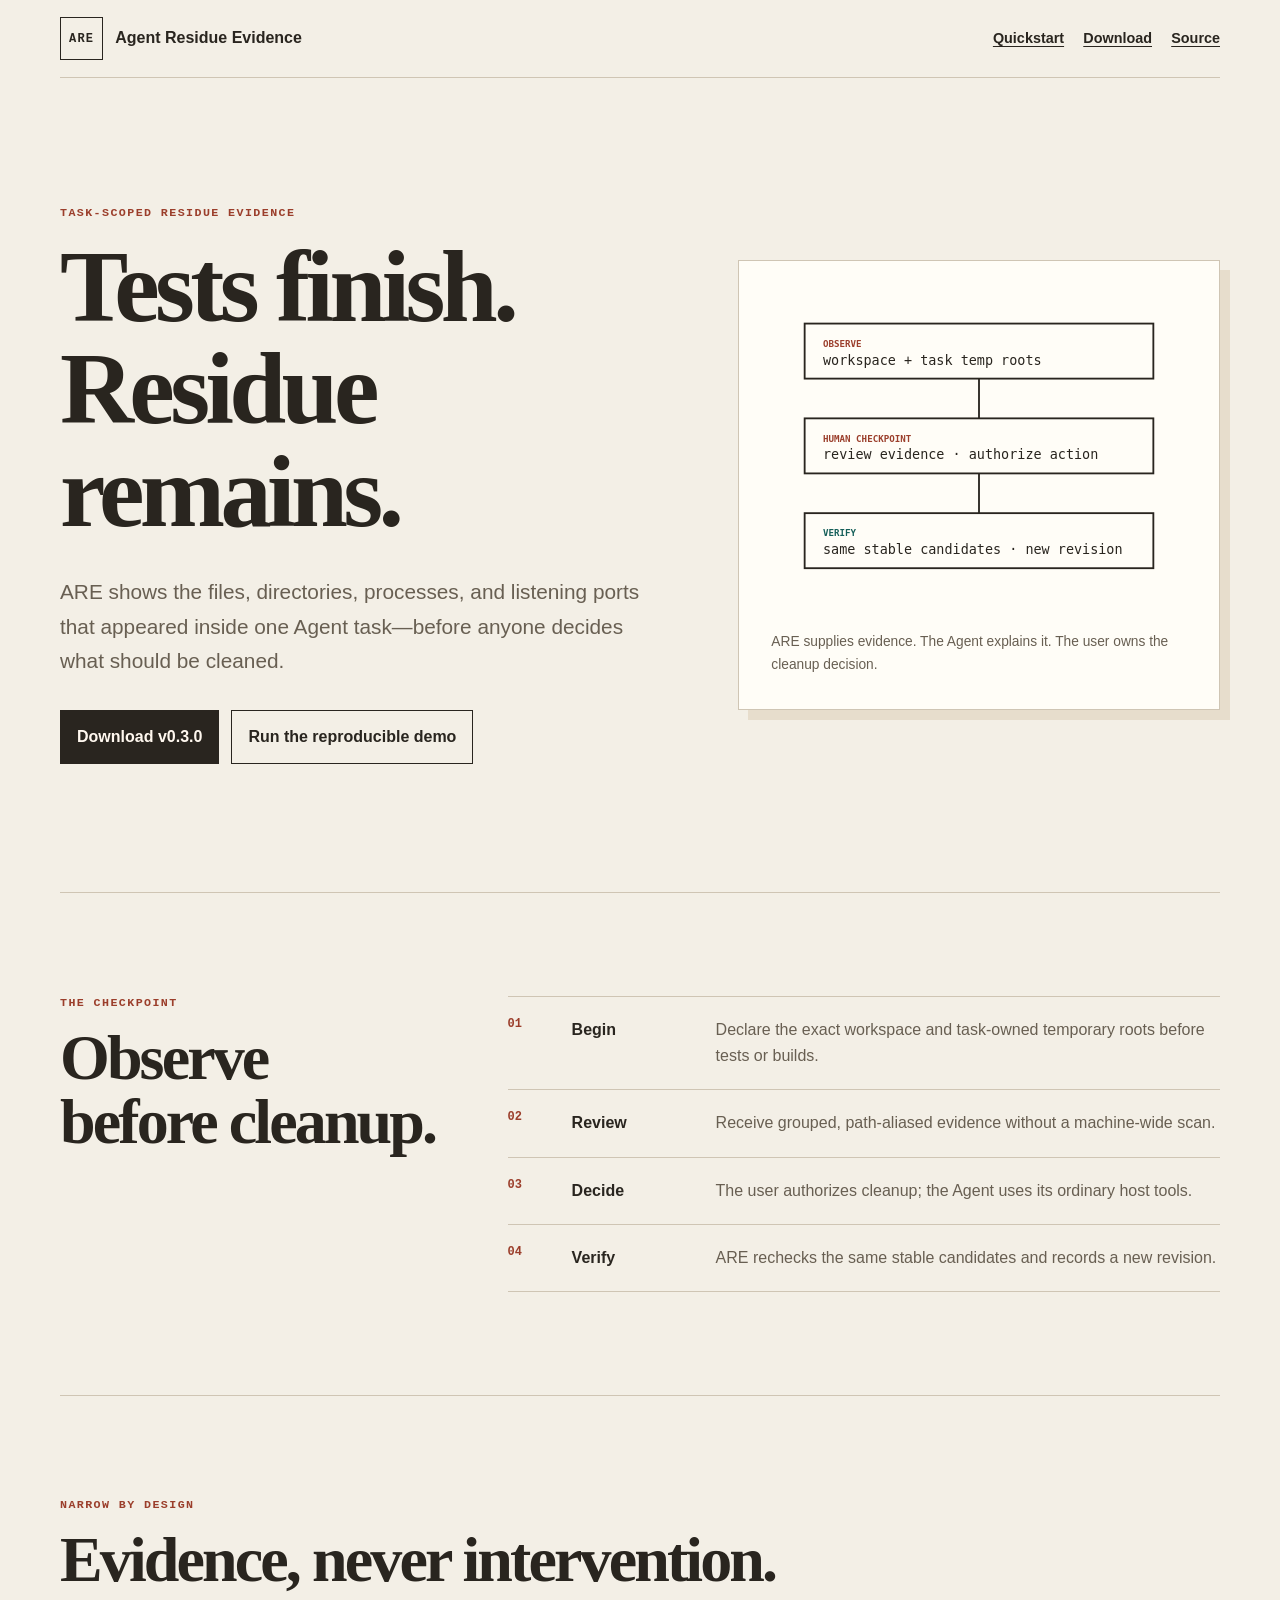
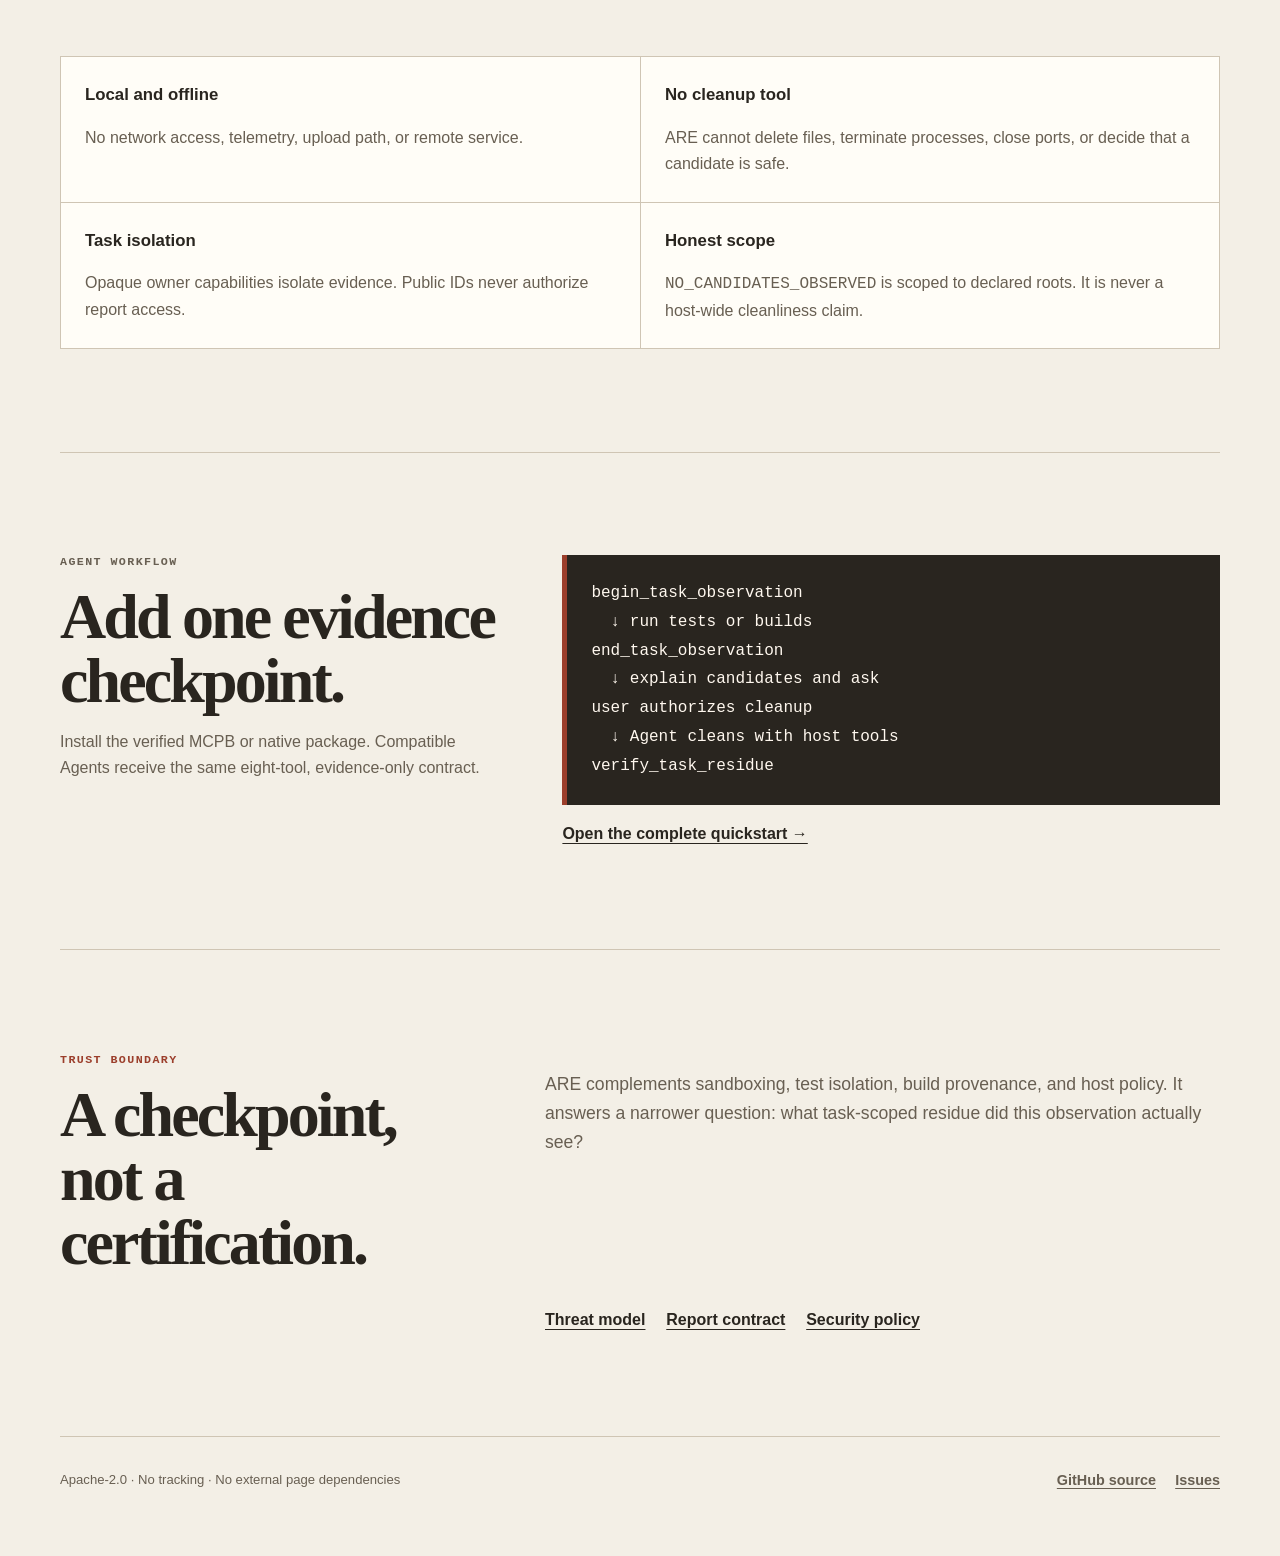
==== site/index.html @ fe9f0a6e "docs: add ARE launch site and campaign kit" ====
<!doctype html>
<html lang="en">
<head>
  <meta charset="utf-8">
  <meta name="viewport" content="width=device-width, initial-scale=1">
  <meta name="description" content="Local task-scoped evidence for files, processes, and listening ports left by Agent tests and builds.">
  <title>Agent Residue Evidence</title>
  <link rel="stylesheet" href="styles.css">
</head>
<body>
  <a class="skip-link" href="#main">Skip to content</a>
  <header class="masthead">
    <a class="wordmark" href="./" aria-label="Agent Residue Evidence home"><span>ARE</span> Agent Residue Evidence</a>
    <nav aria-label="Primary navigation">
      <a href="https://github.com/fantasyce/agent-residue-evidence/blob/main/docs/quickstart.md">Quickstart</a>
      <a href="https://github.com/fantasyce/agent-residue-evidence/releases/latest">Download</a>
      <a href="https://github.com/fantasyce/agent-residue-evidence">Source</a>
    </nav>
  </header>

  <main id="main">
    <section class="hero" aria-labelledby="hero-title">
      <div>
        <p class="eyebrow">Task-scoped residue evidence</p>
        <h1 id="hero-title">Tests finish. Residue remains.</h1>
        <p class="lede">ARE shows the files, directories, processes, and listening ports that appeared inside one Agent task—before anyone decides what should be cleaned.</p>
        <div class="actions">
          <a class="button primary" href="https://github.com/fantasyce/agent-residue-evidence/releases/latest">Download v0.3.0</a>
          <a class="button" href="https://github.com/fantasyce/agent-residue-evidence/blob/main/docs/demo.md">Run the reproducible demo</a>
        </div>
      </div>
      <figure class="evidence-card">
        <img src="are-residue-checkpoint.svg" alt="A test task flows through scoped observation, human review, authorized cleanup, and verification.">
        <figcaption>ARE supplies evidence. The Agent explains it. The user owns the cleanup decision.</figcaption>
      </figure>
    </section>

    <section class="workflow" aria-labelledby="workflow-title">
      <div><p class="eyebrow">The checkpoint</p><h2 id="workflow-title">Observe before cleanup.</h2></div>
      <ol>
        <li><span>01</span><strong>Begin</strong><p>Declare the exact workspace and task-owned temporary roots before tests or builds.</p></li>
        <li><span>02</span><strong>Review</strong><p>Receive grouped, path-aliased evidence without a machine-wide scan.</p></li>
        <li><span>03</span><strong>Decide</strong><p>The user authorizes cleanup; the Agent uses its ordinary host tools.</p></li>
        <li><span>04</span><strong>Verify</strong><p>ARE rechecks the same stable candidates and records a new revision.</p></li>
      </ol>
    </section>

    <section class="boundary" aria-labelledby="boundary-title">
      <div><p class="eyebrow">Narrow by design</p><h2 id="boundary-title">Evidence, never intervention.</h2></div>
      <div class="boundary-grid">
        <article><h3>Local and offline</h3><p>No network access, telemetry, upload path, or remote service.</p></article>
        <article><h3>No cleanup tool</h3><p>ARE cannot delete files, terminate processes, close ports, or decide that a candidate is safe.</p></article>
        <article><h3>Task isolation</h3><p>Opaque owner capabilities isolate evidence. Public IDs never authorize report access.</p></article>
        <article><h3>Honest scope</h3><p><code>NO_CANDIDATES_OBSERVED</code> is scoped to declared roots. It is never a host-wide cleanliness claim.</p></article>
      </div>
    </section>

    <section class="quickstart" aria-labelledby="quickstart-title">
      <div><p class="eyebrow">Agent workflow</p><h2 id="quickstart-title">Add one evidence checkpoint.</h2><p>Install the verified MCPB or native package. Compatible Agents receive the same eight-tool, evidence-only contract.</p></div>
      <pre aria-label="Agent Residue Evidence workflow"><code>begin_task_observation
  ↓ run tests or builds
end_task_observation
  ↓ explain candidates and ask
user authorizes cleanup
  ↓ Agent cleans with host tools
verify_task_residue</code></pre>
      <a class="text-link" href="https://github.com/fantasyce/agent-residue-evidence/blob/main/docs/quickstart.md">Open the complete quickstart →</a>
    </section>

    <section class="trust" aria-labelledby="trust-title">
      <div><p class="eyebrow">Trust boundary</p><h2 id="trust-title">A checkpoint, not a certification.</h2></div>
      <p>ARE complements sandboxing, test isolation, build provenance, and host policy. It answers a narrower question: what task-scoped residue did this observation actually see?</p>
      <div class="trust-links">
        <a href="https://github.com/fantasyce/agent-residue-evidence/blob/main/docs/threat-model.md">Threat model</a>
        <a href="https://github.com/fantasyce/agent-residue-evidence/blob/main/docs/report-contract.md">Report contract</a>
        <a href="https://github.com/fantasyce/agent-residue-evidence/blob/main/SECURITY.md">Security policy</a>
      </div>
    </section>
  </main>

  <footer>
    <p>Apache-2.0 · No tracking · No external page dependencies</p>
    <nav aria-label="Footer navigation"><a href="https://github.com/fantasyce/agent-residue-evidence">GitHub source</a><a href="https://github.com/fantasyce/agent-residue-evidence/issues">Issues</a></nav>
  </footer>
</body>
</html>
---- site/styles.css ----
:root {
  color-scheme: light dark;
  --canvas: #f3efe6;
  --surface: #fffdf7;
  --ink: #29251f;
  --muted: #685f52;
  --line: #cfc5b4;
  --signal: #9b3e2b;
  --signal-ink: #fff8ef;
  --accent: #155f59;
  --code: #e7ddcc;
  --focus: #005fcc;
  --display: Charter, "Bitstream Charter", "Iowan Old Style", Georgia, serif;
  --body: ui-sans-serif, -apple-system, BlinkMacSystemFont, "Segoe UI", sans-serif;
  --mono: "SFMono-Regular", Consolas, "Liberation Mono", monospace;
}
* { box-sizing: border-box; }
html { scroll-behavior: smooth; }
body { margin: 0; background: var(--canvas); color: var(--ink); font-family: var(--body); line-height: 1.65; }
a { color: inherit; text-underline-offset: .22em; }
a:hover { color: var(--signal); }
a:focus-visible { outline: 3px solid var(--focus); outline-offset: 4px; }
.skip-link { position: absolute; left: 1rem; top: -5rem; z-index: 10; background: var(--surface); padding: .65rem 1rem; }
.skip-link:focus { top: 1rem; }
.masthead, main, footer { width: min(1160px, calc(100% - 2rem)); margin-inline: auto; }
.masthead { min-height: 78px; display: flex; align-items: center; justify-content: space-between; gap: 2rem; border-bottom: 1px solid var(--line); }
.wordmark { display: flex; align-items: center; gap: .75rem; font-weight: 750; text-decoration: none; }
.wordmark span { display: inline-grid; place-items: center; width: 2.7rem; aspect-ratio: 1; border: 1px solid; font: 750 .75rem var(--mono); letter-spacing: .1em; }
nav { display: flex; flex-wrap: wrap; gap: 1.2rem; }
nav a { font-size: .9rem; font-weight: 700; }
main > section { border-bottom: 1px solid var(--line); }
.hero { display: grid; grid-template-columns: 1.1fr .9fr; gap: clamp(2rem, 7vw, 6rem); align-items: center; padding: clamp(4rem, 10vw, 8rem) 0; }
.eyebrow { margin: 0 0 1rem; color: var(--signal); font: 750 .73rem var(--mono); letter-spacing: .12em; text-transform: uppercase; }
h1, h2 { margin: 0; font-family: var(--display); font-weight: 600; line-height: 1; letter-spacing: -.045em; text-wrap: balance; }
h1 { max-width: 11ch; font-size: clamp(3.5rem, 8vw, 7rem); }
h2 { font-size: clamp(2.4rem, 5vw, 4.5rem); }
h3 { margin: 0 0 .55rem; font-size: 1.05rem; }
.lede { max-width: 59ch; margin: 2rem 0; color: var(--muted); font-size: clamp(1.08rem, 1.7vw, 1.3rem); }
.actions { display: flex; flex-wrap: wrap; gap: .75rem; }
.button { display: inline-block; padding: .8rem 1rem; border: 1px solid var(--ink); font-weight: 750; text-decoration: none; }
.button.primary { background: var(--ink); color: var(--signal-ink); }
.button:hover { border-color: var(--signal); }
.button.primary:hover { background: var(--signal); color: var(--signal-ink); }
.evidence-card { margin: 0; padding: clamp(1rem, 3vw, 2rem); background: var(--surface); border: 1px solid var(--line); box-shadow: 10px 10px 0 var(--code); }
.evidence-card img { display: block; width: 100%; height: auto; }
.evidence-card figcaption { margin-top: 1.25rem; color: var(--muted); font-size: .86rem; }
.workflow { display: grid; grid-template-columns: .7fr 1.3fr; gap: 4rem; padding: clamp(4rem, 8vw, 7rem) 0; }
.workflow ol { list-style: none; margin: 0; padding: 0; border-top: 1px solid var(--line); }
.workflow li { display: grid; grid-template-columns: 3rem 8rem 1fr; gap: 1rem; padding: 1.25rem 0; border-bottom: 1px solid var(--line); align-items: start; }
.workflow li span { color: var(--signal); font: 700 .75rem var(--mono); }
.workflow li p { margin: 0; color: var(--muted); }
.boundary { padding: clamp(4rem, 8vw, 7rem) 0; }
.boundary-grid { display: grid; grid-template-columns: repeat(2, 1fr); margin-top: 4rem; border: 1px solid var(--line); }
.boundary-grid article { padding: 1.5rem; background: var(--surface); }
.boundary-grid article:nth-child(even) { border-left: 1px solid var(--line); }
.boundary-grid article:nth-child(n+3) { border-top: 1px solid var(--line); }
.boundary-grid p { margin-bottom: 0; color: var(--muted); }
code, pre { font-family: var(--mono); }
.quickstart { display: grid; grid-template-columns: .8fr 1.2fr; gap: 1rem 4rem; align-items: start; padding: clamp(4rem, 8vw, 7rem) 0; }
.quickstart p, .trust > p { color: var(--muted); }
pre { margin: 0; padding: 1.5rem; overflow-x: auto; background: var(--ink); color: #fff8ef; border-left: 5px solid var(--signal); line-height: 1.8; }
.text-link { grid-column: 2; font-weight: 750; }
.trust { display: grid; grid-template-columns: .75fr 1.25fr; gap: 2rem 5rem; padding: clamp(4rem, 8vw, 7rem) 0; }
.trust > p { font-size: 1.1rem; }
.trust-links { grid-column: 2; display: flex; flex-wrap: wrap; gap: .7rem 1.3rem; font-weight: 700; }
footer { display: flex; justify-content: space-between; gap: 2rem; padding: 2rem 0 4rem; color: var(--muted); font-size: .82rem; }
footer p { margin: 0; }
@media (prefers-color-scheme: dark) {
  :root { --canvas: #191714; --surface: #24211c; --ink: #f4ecdf; --muted: #c2b7a7; --line: #554d42; --signal: #ef8c70; --signal-ink: #1d1713; --accent: #68bdb3; --code: #332d26; --focus: #8bbcff; }
  .button.primary { background: var(--ink); color: #29251f; }
}
@media (max-width: 760px) {
  .masthead { align-items: flex-start; padding: 1rem 0; }
  .masthead nav { justify-content: flex-end; gap: .6rem 1rem; }
  .wordmark { max-width: 10rem; line-height: 1.2; }
  .hero, .workflow, .quickstart, .trust { grid-template-columns: 1fr; gap: 2.5rem; }
  h1 { font-size: clamp(3.4rem, 17vw, 5.5rem); }
  .workflow li { grid-template-columns: 2.5rem 6rem 1fr; }
  .boundary-grid { grid-template-columns: 1fr; }
  .boundary-grid article:nth-child(even) { border-left: 0; }
  .boundary-grid article + article { border-top: 1px solid var(--line); }
  .text-link, .trust-links { grid-column: 1; }
  footer { flex-direction: column; }
}
@media (prefers-reduced-motion: reduce) { html { scroll-behavior: auto; } }
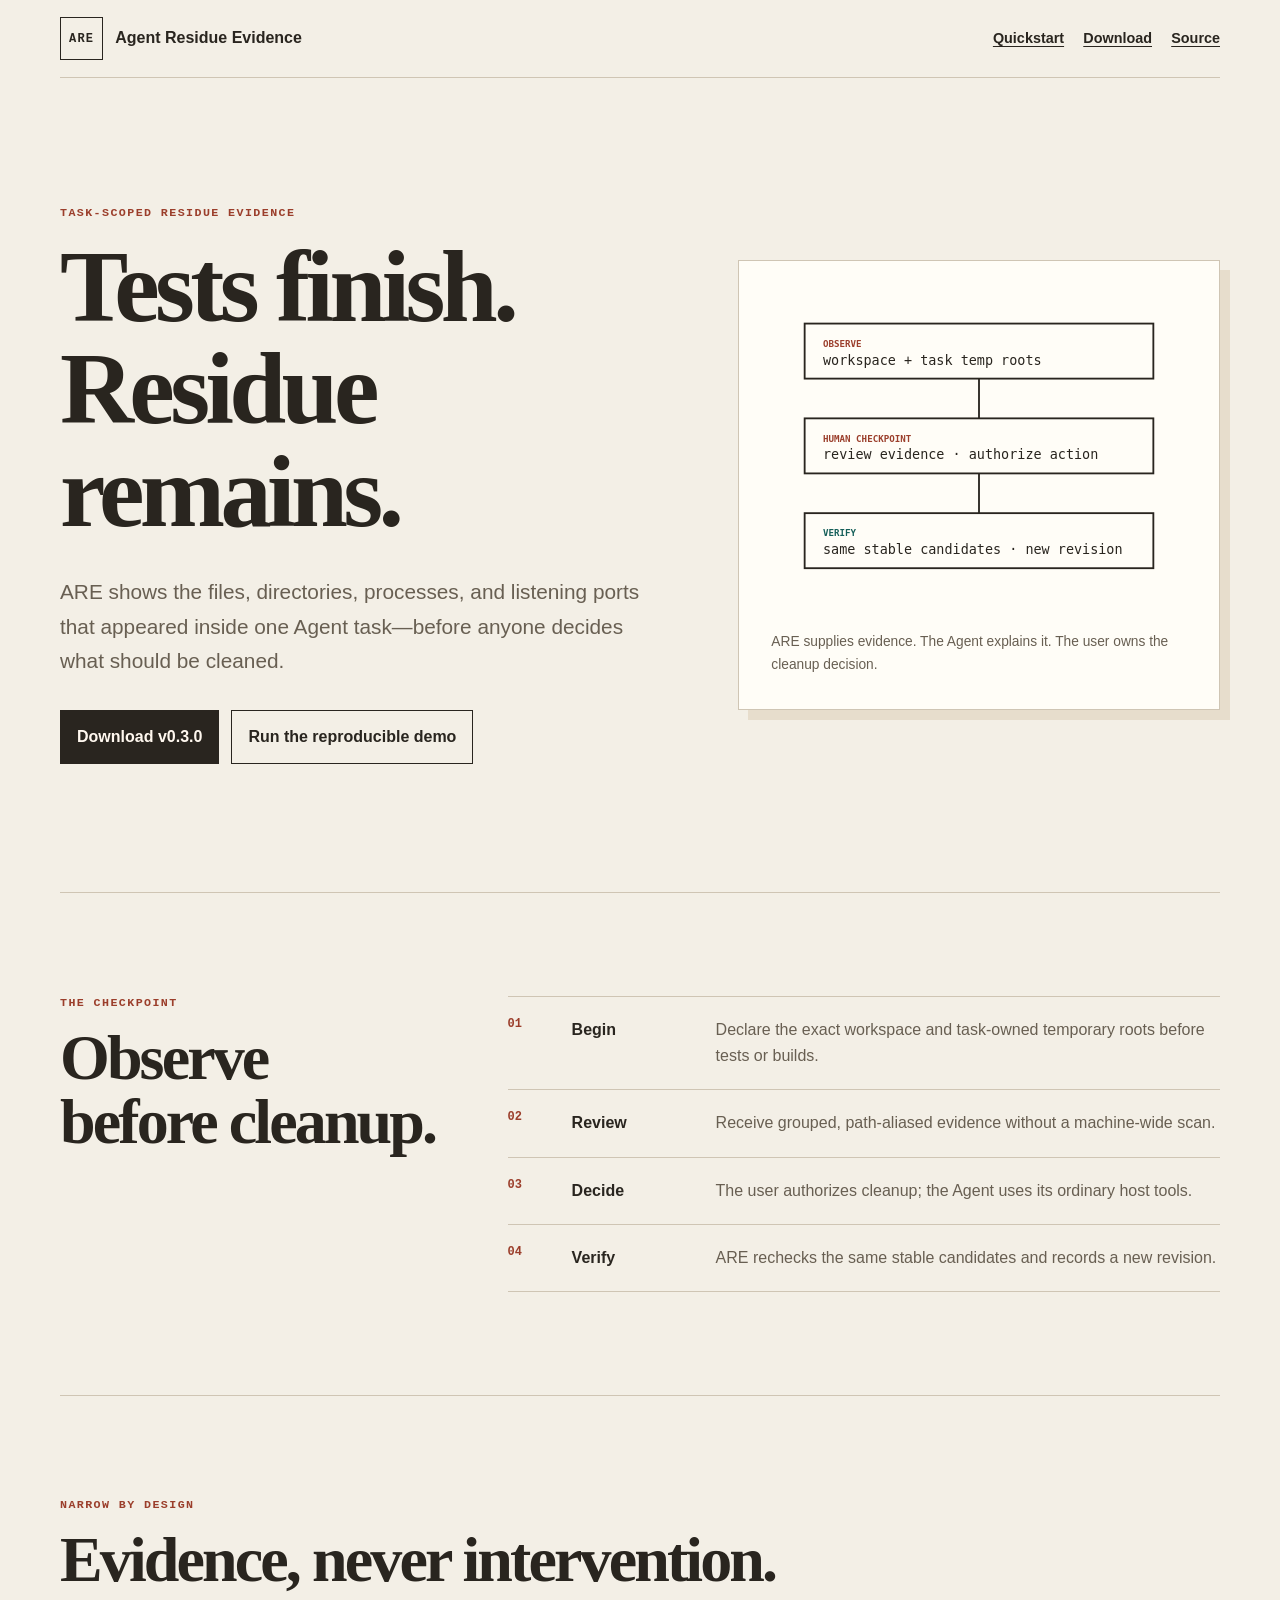
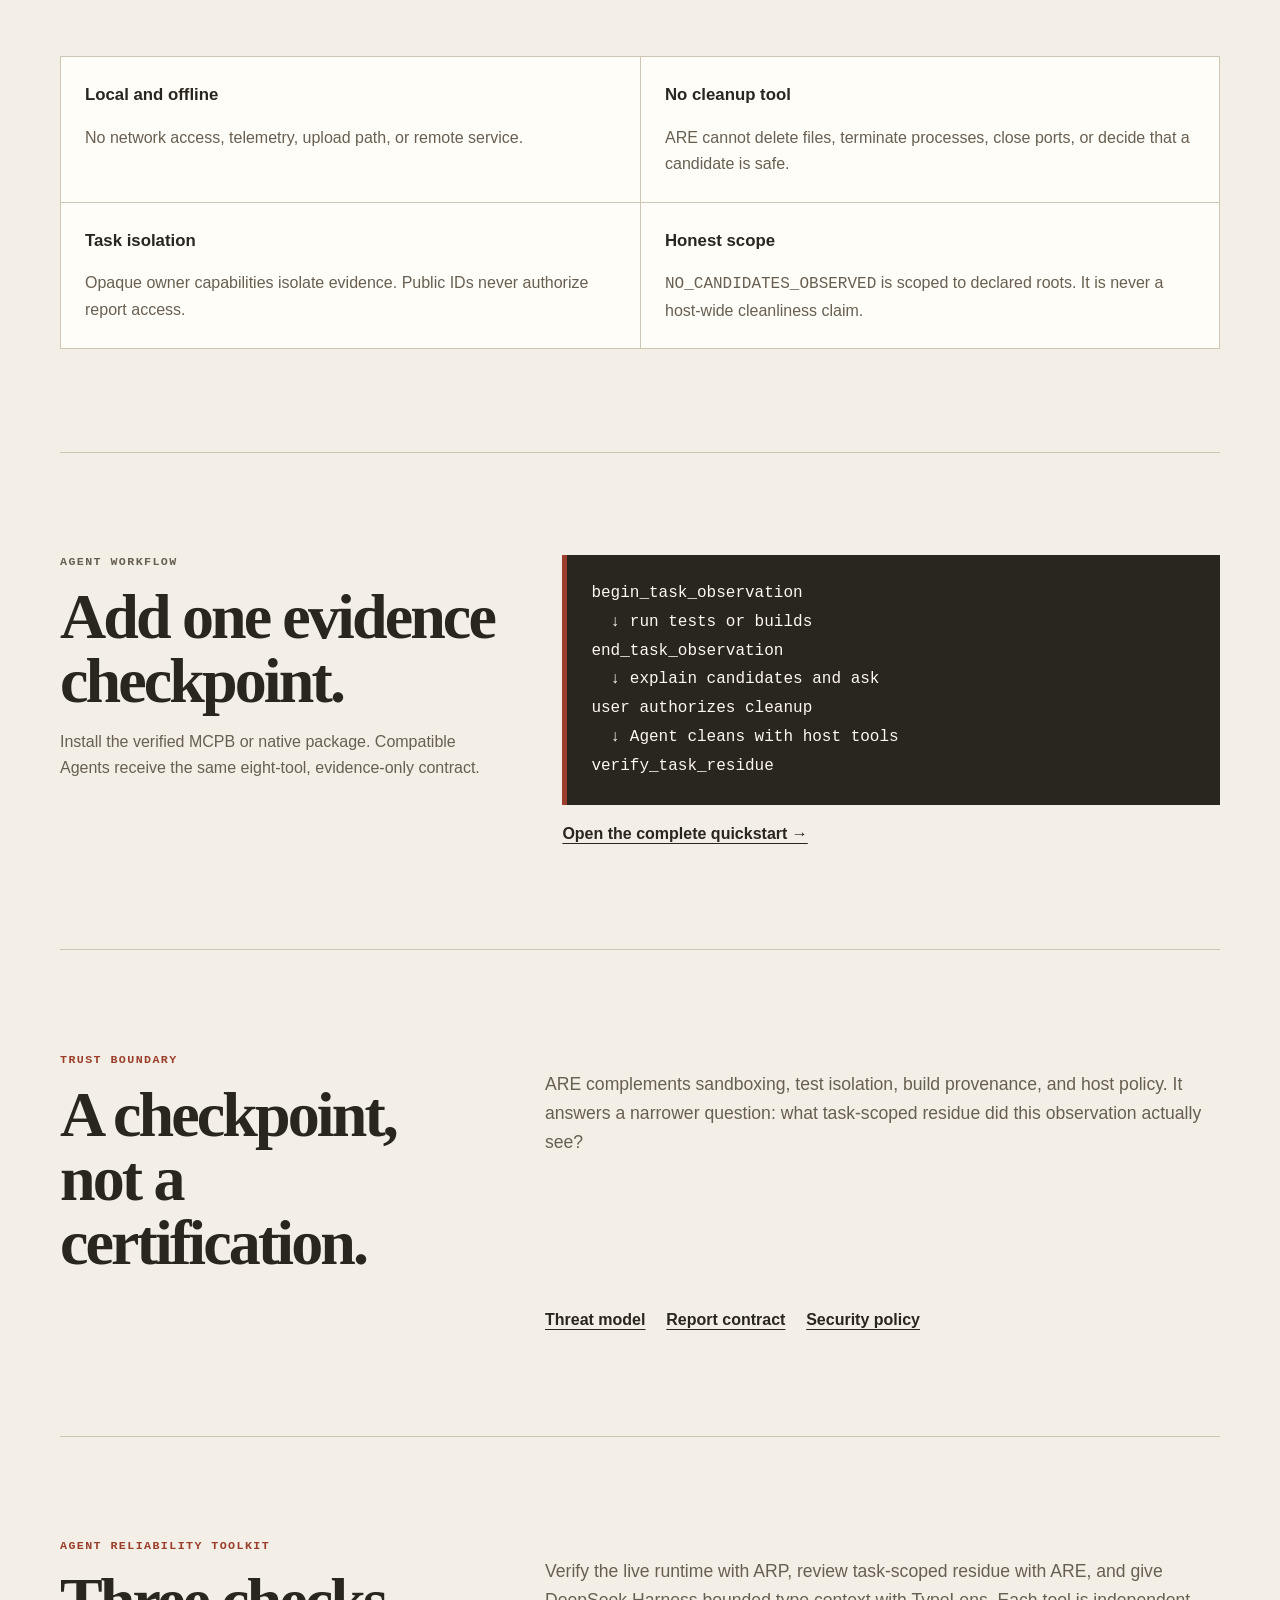
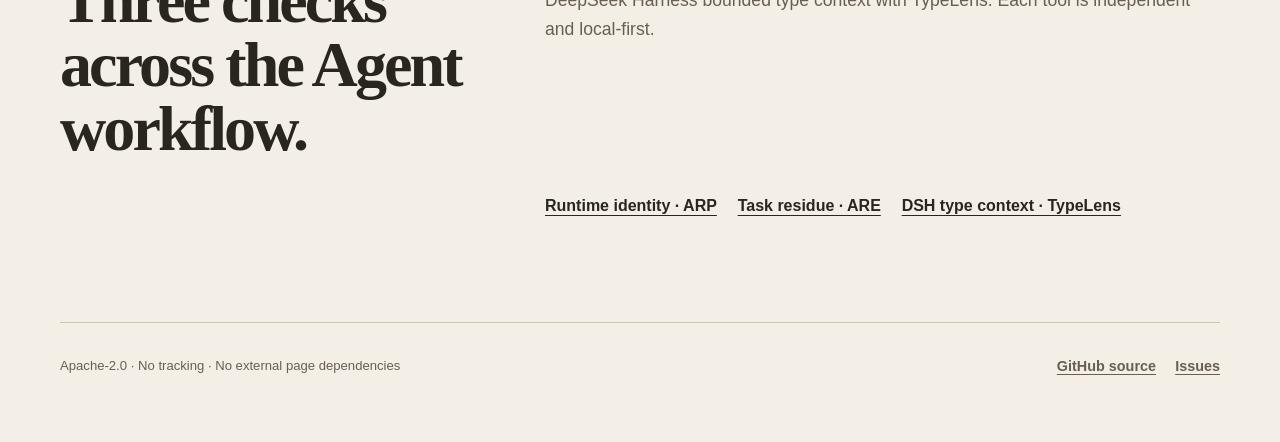
==== commit e641a60e: "docs: connect the Agent reliability toolkit" ====
--- a/site/index.html
+++ b/site/index.html
@@ -76,6 +76,16 @@
         <a href="https://github.com/fantasyce/agent-residue-evidence/blob/main/SECURITY.md">Security policy</a>
       </div>
     </section>
+
+    <section class="trust toolkit" aria-labelledby="toolkit-title">
+      <div><p class="eyebrow">Agent Reliability Toolkit</p><h2 id="toolkit-title">Three checks across the Agent workflow.</h2></div>
+      <p>Verify the live runtime with ARP, review task-scoped residue with ARE, and give DeepSeek Harness bounded type context with TypeLens. Each tool is independent and local-first.</p>
+      <div class="trust-links">
+        <a href="https://github.com/fantasyce/agent-runtime-proof">Runtime identity · ARP</a>
+        <a href="https://github.com/fantasyce/agent-residue-evidence">Task residue · ARE</a>
+        <a href="https://github.com/fantasyce/dsh-typelens">DSH type context · TypeLens</a>
+      </div>
+    </section>
   </main>
 
   <footer>
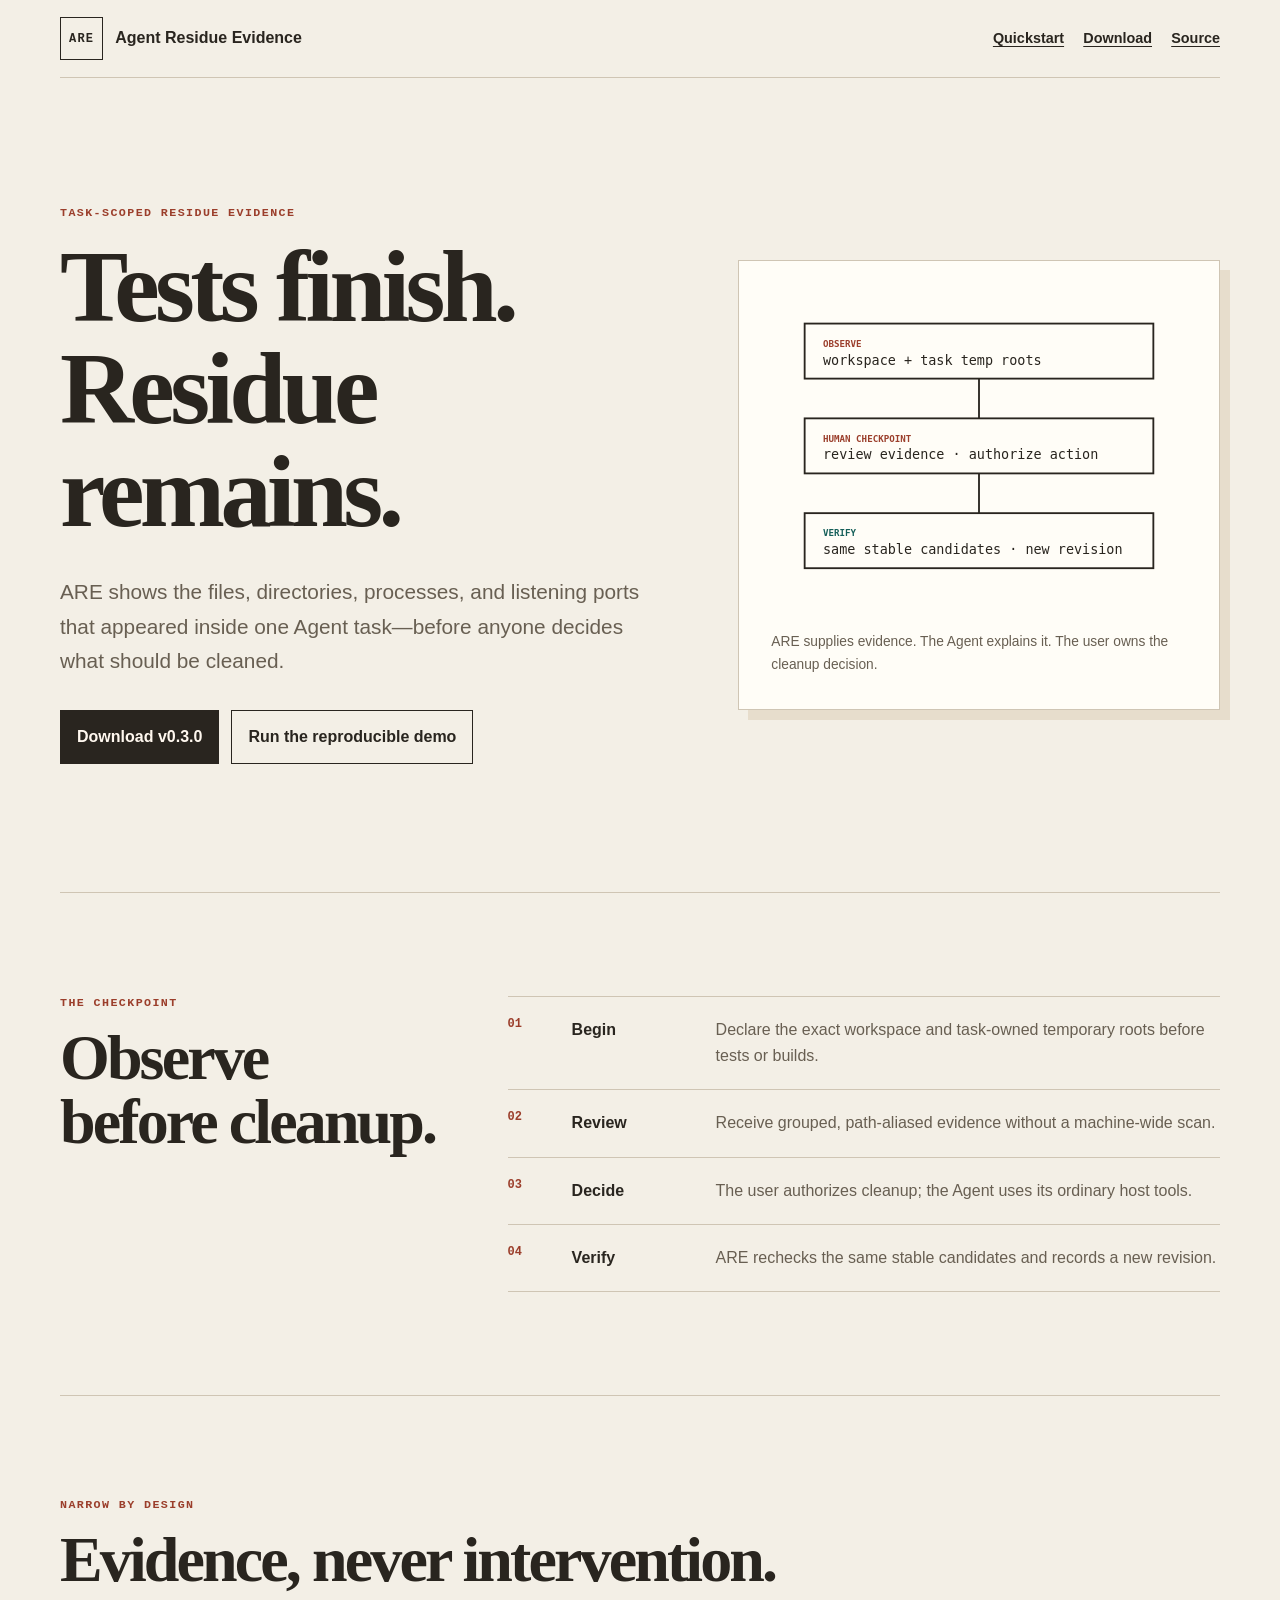
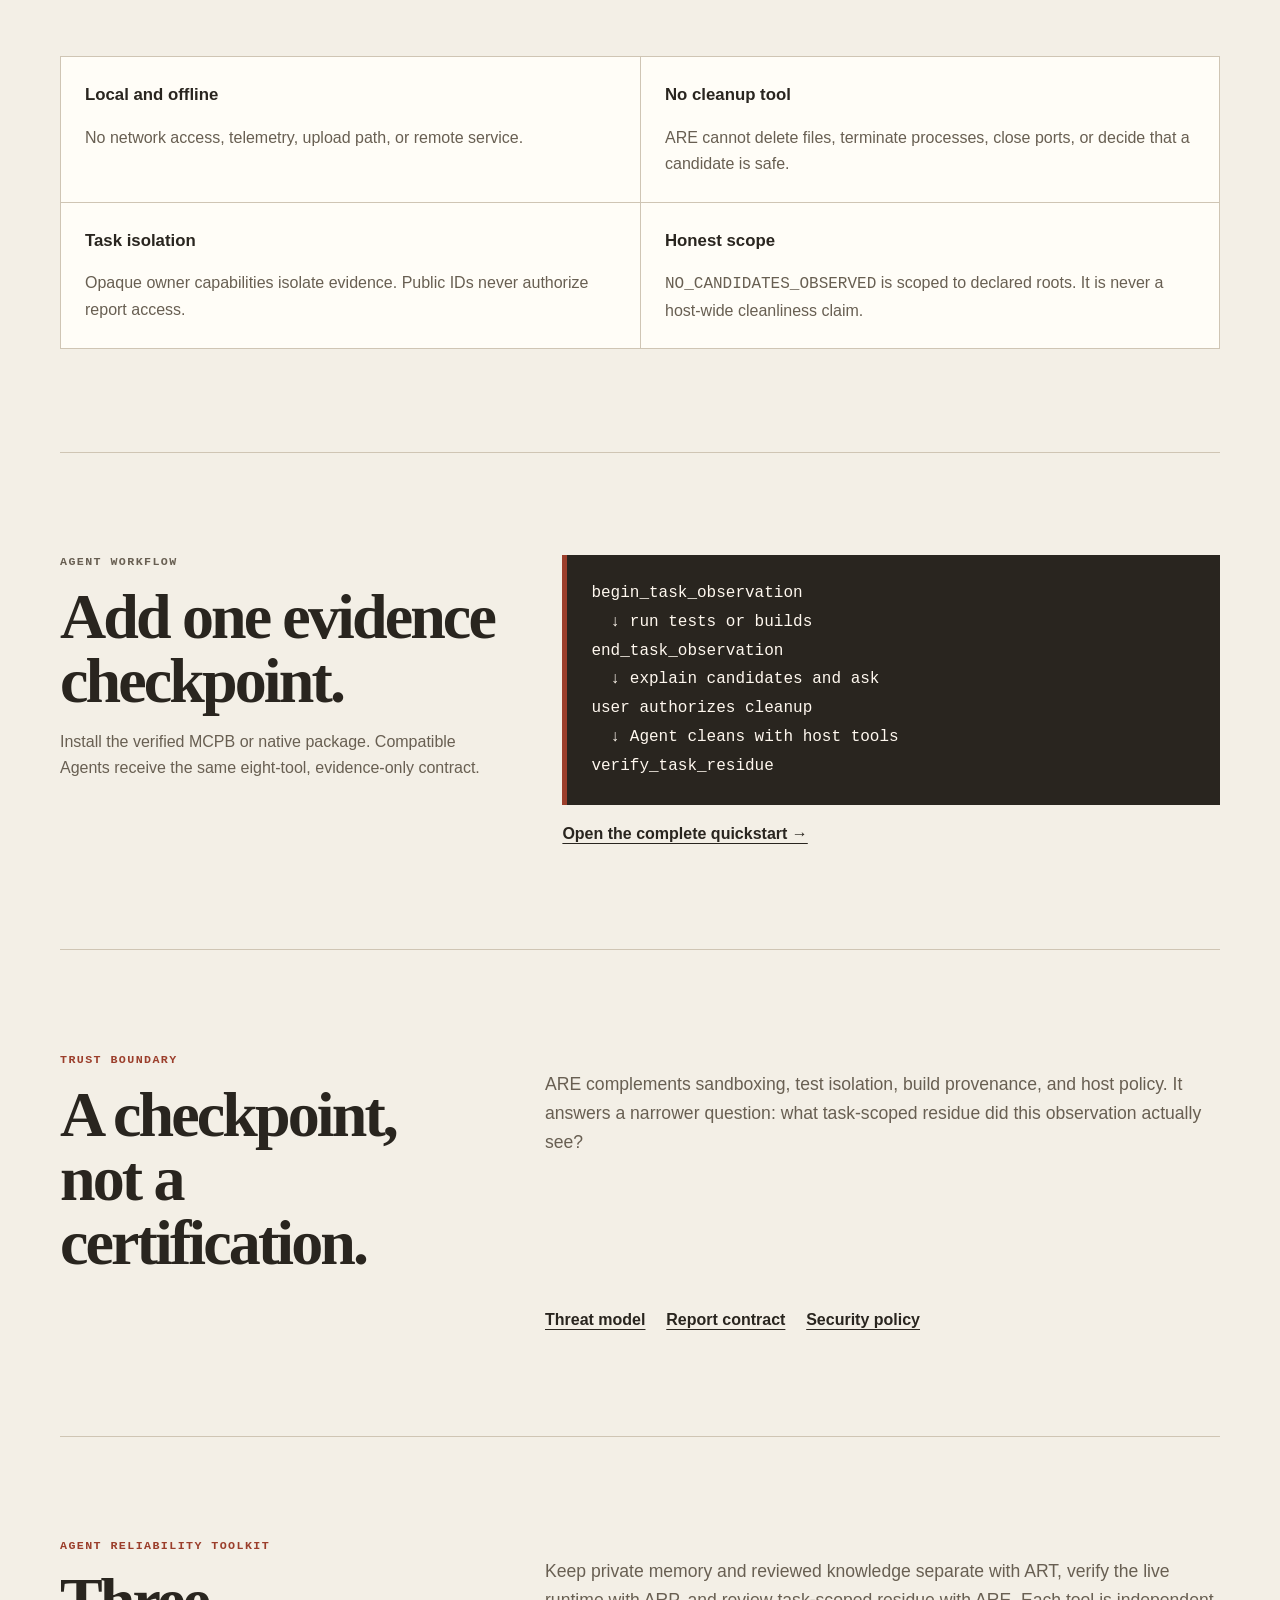
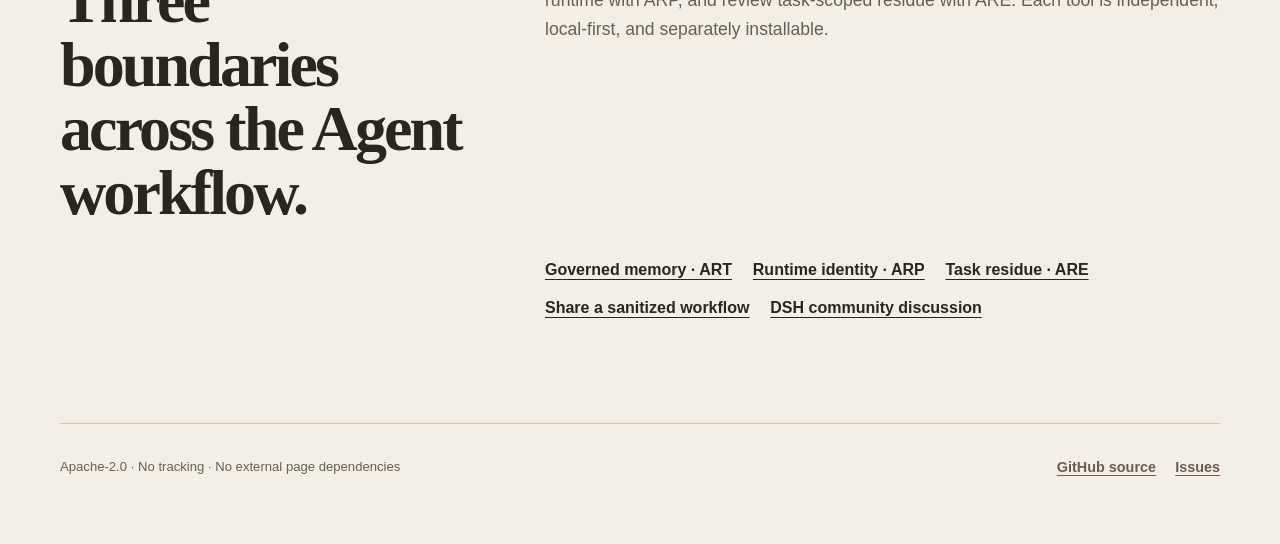
==== commit 8fd95964: "docs: align ARX promotion and feedback" ====
--- a/site/index.html
+++ b/site/index.html
@@ -78,12 +78,14 @@
     </section>
 
     <section class="trust toolkit" aria-labelledby="toolkit-title">
-      <div><p class="eyebrow">Agent Reliability Toolkit</p><h2 id="toolkit-title">Three checks across the Agent workflow.</h2></div>
-      <p>Verify the live runtime with ARP, review task-scoped residue with ARE, and give DeepSeek Harness bounded type context with TypeLens. Each tool is independent and local-first.</p>
+      <div><p class="eyebrow">Agent Reliability Toolkit</p><h2 id="toolkit-title">Three boundaries across the Agent workflow.</h2></div>
+      <p>Keep private memory and reviewed knowledge separate with ART, verify the live runtime with ARP, and review task-scoped residue with ARE. Each tool is independent, local-first, and separately installable.</p>
       <div class="trust-links">
+        <a href="https://github.com/fantasyce/agent-recall-trail">Governed memory · ART</a>
         <a href="https://github.com/fantasyce/agent-runtime-proof">Runtime identity · ARP</a>
         <a href="https://github.com/fantasyce/agent-residue-evidence">Task residue · ARE</a>
-        <a href="https://github.com/fantasyce/dsh-typelens">DSH type context · TypeLens</a>
+        <a href="https://github.com/fantasyce/agent-residue-evidence/issues/6">Share a sanitized workflow</a>
+        <a href="https://github.com/deepseek-ai/deepseek-harness/discussions/6479">DSH community discussion</a>
       </div>
     </section>
   </main>
